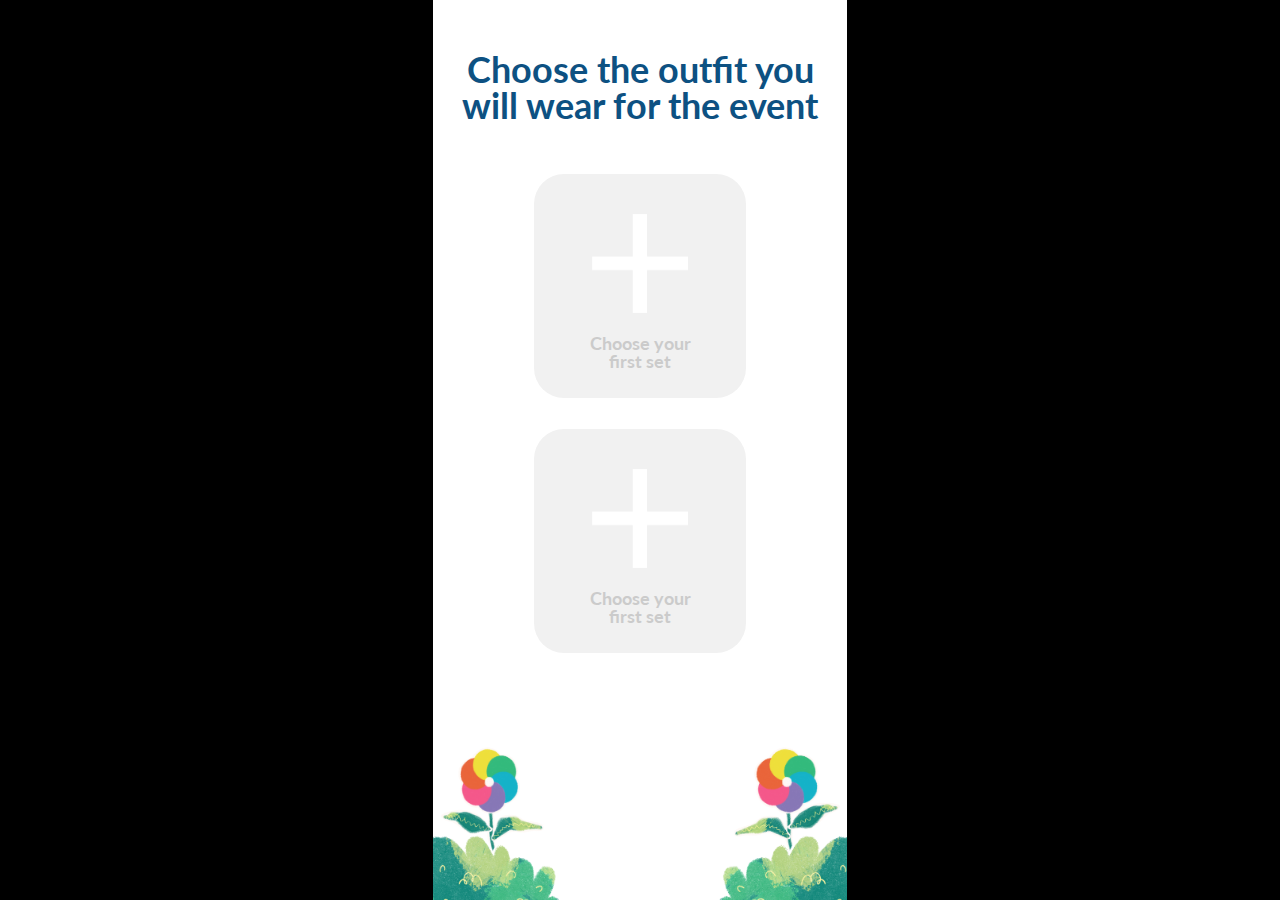
==== catalogue.html @ 9587fbcc "Initial Commit" ====
<!DOCTYPE html>
<html lang="en">

<head>
    <meta charset="utf-8">
    <meta name="viewport" id="viewport"
        content="width=device-width,minimum-scale=1.0,maximum-scale=1.0,initial-scale=1.0" />
    <title>Cherish The Love - Invitation</title>
    <meta http-equiv="Cache-Control" content="no-cache, no-store, must-revalidate" />
    <meta http-equiv="Pragma" content="no-cache" />
    <meta http-equiv="Expires" content="0" />
    <link rel="icon" type="image/png" href="assets/favicon.png">
    <meta name="description" content="Invitation">
    <meta name="author" content="Radinal - WIT>ID">
    <link rel="stylesheet" href="assets/css/styles.css">
    <link rel="stylesheet" href="https://fonts.googleapis.com/css?family=Lato">
</head>

<body>


    <section id="catalogue" style="background:#fff; height: 100vh">
        <div class="row">
            <div class="col-12">
                <p class="title">
                    Choose the outfit
                    you will wear for the event
                </p>
            </div>
            <div class="col col-12" style="height: 25vh;">

                <a id="myBtn" href="#" onclick="">

                    <div id="plusbtn" class="plusbtn">
                        <img class="plus" src="assets/plus.png">
                        <p class="pluscapt">
                            Choose your<br>
                            first set
                        </p>
                    </div>

                    <div id="mainbasictees" class="basictees col py-5 col-6 product-card result">

                        <img id="mainbasicteesimg" class="catalogue-list" src="assets/1.png">
                        <p>
                            Basic Tees
                        </p>

                    </div>
                    <div id="maincrewneck" class="crewneck col py-5 col-6 product-card result">

                        <img id="maincrewneckimg" class="catalogue-list" src="assets/2.png">
                        <p>
                            Crewneck Eco prod
                            & Dynemite
                        </p>

                    </div>
                    <div id="mainSS" class="SS col py-5 col-6 product-card result">

                        <img id="mainSSimg" class="catalogue-list" src="assets/4.png">
                        <p>
                            SS (Forever Color
                            & CYC)
                        </p>

                    </div>
                    <div id="mainLS" class="LS col py-5 col-6 product-card result">

                        <img id="mainLSimg" class="catalogue-list" src="assets/3.png">
                        <p>
                            LS (Straight Pants) - CYC/NC
                        </p>

                    </div>
                    <div id="mainLSforever" class="LSforever col py-5 col-6 product-card result">

                        <img id="mainLSforeverimg" class="catalogue-list" src="assets/5.png">
                        <p>
                            LS (Jogger Pants) Forever/CYC
                        </p>

                    </div>
                    <div id="mainjogger" class="jogger col py-5 col-6 product-card result">

                        <img id="mainjoggerimg" class="catalogue-list" src="assets/6.png">
                        <p>
                            Jogger Dynemite
                        </p>

                    </div>

                </a>

                <div id="myModal" class="modal">

                    <!-- Modal content -->
                    <div id="myModalContent" class="modal-content">
                        <span class="close">&times;</span>
                        <p class="title">
                            1st SET
                        </p>
                        <div class="row full" style="flex-direction: row;">
                            <a id="basictees" class="col py-5 col-6 product-card">

                                <img class="catalogue-list" src="assets/1.png">
                                <p>
                                    Basic Tees
                                </p>

                            </a>
                            <a id="crewneck" class="col py-5 col-6 product-card">

                                <img class="catalogue-list" src="assets/2.png">
                                <p>
                                    Crewneck Eco prod
                                    & Dynemite
                                </p>

                            </a>
                        </div>
                        <div class="row full" style="flex-direction: row;">
                            <a id="SS" class="col py-5 col-6 product-card">

                                <img class="catalogue-list" src="assets/4.png">
                                <p>
                                    SS (Forever Color
                                    & CYC)
                                </p>

                            </a>
                            <a id="LS" class="col py-5 col-6 product-card">

                                <img class="catalogue-list" src="assets/3.png">
                                <p>
                                    LS (Straight Pants) - CYC/NC
                                </p>

                            </a>
                        </div>
                        <div class="row full" style="flex-direction: row;">
                            <a id="LSforever" class="col py-5 col-6 product-card">

                                <img class="catalogue-list" src="assets/5.png">
                                <p>
                                    LS (Jogger Pants) Forever/CYC
                                </p>

                            </a>
                            <a id="jogger" class="col py-5 col-6 product-card">

                                <img class="catalogue-list" src="assets/6.png">
                                <p>
                                    Jogger Dynemite
                                </p>

                            </a>
                        </div>
                    </div>

                </div>


                <div id="detailmodal" class="detailmodal">
                    <span class="closes">
                        <svg width="25" height="15" viewBox="0 0 59 38" fill="none" xmlns="http://www.w3.org/2000/svg">
                            <path
                                d="M56 21.5C57.3807 21.5 58.5 20.3807 58.5 19C58.5 17.6193 57.3807 16.5 56 16.5V21.5ZM1.23223 17.2322C0.255928 18.2085 0.255928 19.7915 1.23223 20.7678L17.1421 36.6777C18.1185 37.654 19.7014 37.654 20.6777 36.6777C21.654 35.7014 21.654 34.1184 20.6777 33.1421L6.53554 19L20.6777 4.85786C21.654 3.88155 21.654 2.29864 20.6777 1.32233C19.7014 0.34602 18.1185 0.34602 17.1421 1.32233L1.23223 17.2322ZM56 16.5L3 16.5V21.5L56 21.5V16.5Z"
                                fill="black" />
                        </svg>
                    </span>
                    <div id="detailbasictees" class="detailcontent">
                        <div class="col py-5">

                            <img id="basicteesimg" class="catalogue-detail" src="assets/1.png" data-set="">

                            <p class="detail-title">
                                Basic Tees
                            </p>

                            <div class="size-button flex flex-row">
                                <span>XS</span>
                                <span>S</span>
                                <span>M</span>
                                <span>L</span>
                                <span>XL</span>
                                <span>XXL</span>
                            </div>

                            <div class="color-button flex flex-row">
                                <div id="coral" class="colorbtns" data-img="assets/basictees/CORAL.png"></div>
                                <div id="irish" class="colorbtns" data-img="assets/basictees/IRISH.png"></div>
                                <div id="latte" class="colorbtns" data-img="assets/basictees/LATTE.png"></div>
                                <div id="onyx" class="colorbtns" data-img="assets/basictees/ONYX.png"></div>
                                <div id="chalk" class="colorbtns" data-img="assets/basictees/CHALK.png"></div>
                            </div>

                            <div align="center">
                                <button onclick="submitBasicTees();" class="submit-detail">SUBMIT</button>
                            </div>


                        </div>
                    </div>
                    <div id="detailcrewneck" class="detailcontent">
                        <div class="col py-5">

                            <img id="crewneckimg" class="catalogue-list" src="assets/2.png">

                            <p class="detail-title">
                                Crewneck Eco prod & Dynemite
                            </p>

                            <div class="size-button flex flex-row">
                                <span>XS</span>
                                <span>S</span>
                                <span>M</span>
                                <span>L</span>
                                <span>XL</span>
                                <span>XXL</span>
                            </div>

                            <div class="color-button flex flex-row">
                                <div id="youth" class="colorbtns2" data-img="assets/crewneck/YOUTH.png"></div>
                                <div id="costal" class="colorbtns2" data-img="assets/crewneck/COSTAL.png"></div>
                                <div id="koya" class="colorbtns2" data-img="assets/crewneck/KOYA.png"></div>
                            </div>

                            <div align="center">
                                <button onclick="submitCrewNeck();" class="submit-detail">SUBMIT</button>
                            </div>


                        </div>
                    </div>
                    <div id="detailSS" class="detailcontent">
                        <div class="col py-5">

                            <img id="SSimg" class="catalogue-list" src="assets/4.png">

                            <p class="detail-title">
                                SS (Forever Color
                                & CYC)
                            </p>

                            <div class="size-button flex flex-row">
                                <span>XS</span>
                                <span>S</span>
                                <span>M</span>
                                <span>L</span>
                                <span>XL</span>
                                <span>XXL</span>
                            </div>

                            <div class="color-button flex flex-row">
                                <div id="kiss" class="colorbtns3" data-img="assets/SS/KISS.png"></div>
                                <div id="plum" class="colorbtns3" data-img="assets/SS/PLUM.png"></div>
                                <div id="icey" class="colorbtns3" data-img="assets/SS/ICEY.png"></div>
                                <div id="sand" class="colorbtns3" data-img="assets/SS/SAND.png"></div>
                            </div>

                            <div align="center">
                                <button onclick="submitSS();" class="submit-detail">SUBMIT</button>
                            </div>


                        </div>
                    </div>
                    <div id="detailLS" class="detailcontent">
                        <div class="col py-5">

                            <img id="LSimg" class="catalogue-list" src="assets/3.png">

                            <p class="detail-title">
                                LS (Straight Pants) - CYC/NC
                            </p>

                            <div class="size-button flex flex-row">
                                <span>XS</span>
                                <span>S</span>
                                <span>M</span>
                                <span>L</span>
                                <span>XL</span>
                                <span>XXL</span>
                            </div>

                            <div class="color-button flex flex-row">
                                <div id="icey" class="colorbtns4" data-img="assets/LS/ICEY.png"></div>
                                <div id="mochi" class="colorbtns4" data-img="assets/LS/MOCHI.png"></div>
                                <div id="kiss" class="colorbtns4" data-img="assets/LS/KISS.png"></div>
                                <div id="sugar" class="colorbtns4" data-img="assets/LS/SUGAR.png"></div>
                            </div>

                            <div align="center">
                                <button onclick="submitLS();" class="submit-detail">SUBMIT</button>
                            </div>


                        </div>
                    </div>
                    <div id="detailLSforever" class="detailcontent">
                        <div class="col py-5">

                            <img id="LSforeverimg" class="catalogue-list" src="assets/5.png">

                            <p class="detail-title">
                                LS (Jogger Pants) Forever/CYC
                            </p>

                            <div class="size-button flex flex-row">
                                <span>XS</span>
                                <span>S</span>
                                <span>M</span>
                                <span>L</span>
                                <span>XL</span>
                                <span>XXL</span>
                            </div>

                            <div class="color-button flex flex-row">
                                <div id="icey" class="colorbtns5" data-img="assets/LSforever/ICEY.png"></div>
                                <div id="mochi" class="colorbtns5" data-img="assets/LSforever/MOCHI.png"></div>
                                <div id="kiss" class="colorbtns5" data-img="assets/LSforever/KISS.png"></div>
                                <div id="plum" class="colorbtns5" data-img="assets/LSforever/PLUM.png"></div>
                                <div id="sand" class="colorbtns5" data-img="assets/LSforever/SAND.png"></div>
                            </div>

                            <div align="center">
                                <button onclick="submitLSforever();" class="submit-detail">SUBMIT</button>
                            </div>


                        </div>
                    </div>
                    <div id="detailjogger" class="detailcontent">
                        <div class="col py-5">

                            <img id="joggerimg" class="catalogue-list" src="assets/6.png">

                            <p class="detail-title">
                                Jogger Dynemite
                            </p>

                            <div class="size-button flex flex-row">
                                <span>XS</span>
                                <span>S</span>
                                <span>M</span>
                                <span>L</span>
                                <span>XL</span>
                                <span>XXL</span>
                            </div>

                            <div class="color-button flex flex-row">
                                <div id="cooky" class="colorbtns6" data-img="assets/jogger/COOKY.png"></div>
                                <div id="shook" class="colorbtns6" data-img="assets/jogger/SHOOK.png"></div>
                                <div id="koya" class="colorbtns6" data-img="assets/jogger/KOYA.png"></div>
                            </div>

                            <div align="center">
                                <button onclick="submitJogger();" class="submit-detail">SUBMIT</button>
                            </div>


                        </div>
                    </div>


                </div>


            </div>
            <div class="col col-12" style="height: 25vh;">

                <a id="myBtn2" href="#" onclick="">

                    <div id="plusbtn2" class="plusbtn">
                        <img class="plus" src="assets/plus.png">
                        <p class="pluscapt">
                            Choose your<br>
                            first set
                        </p>
                    </div>

                    <div id="mainbasictees2" class="basictees col py-5 col-6 product-card result2">

                        <img id="mainbasictees2img" class="catalogue-list" src="assets/1.png">
                        <p>
                            Basic Tees
                        </p>

                    </div>
                    <div id="maincrewneck2" class="crewneck col py-5 col-6 product-card result2">

                        <img id="maincrewneck2img" class="catalogue-list" src="assets/2.png">
                        <p>
                            Crewneck Eco prod
                            & Dynemite
                        </p>

                    </div>
                    <div id="mainSS2" class="SS col py-5 col-6 product-card result2">

                        <img id="mainSS2img" class="catalogue-list" src="assets/4.png">
                        <p>
                            SS (Forever Color
                            & CYC)
                        </p>

                    </div>
                    <div id="mainLS2" class="LS col py-5 col-6 product-card result2">

                        <img id="mainLS2img" class="catalogue-list" src="assets/3.png">
                        <p>
                            LS (Straight Pants) - CYC/NC
                        </p>

                    </div>
                    <div id="mainLSforever2" class="LSforever col py-5 col-6 product-card result2">

                        <img id="mainLSforever2img" class="catalogue-list" src="assets/5.png">
                        <p>
                            LS (Jogger Pants) Forever/CYC
                        </p>

                    </div>
                    <div id="mainjogger2" class="jogger col py-5 col-6 product-card result2">

                        <img id="mainjogger2img" class="catalogue-list" src="assets/6.png">
                        <p>
                            Jogger Dynemite
                        </p>

                    </div>

                </a>

                <div id="myModal2" class="modal">

                    <!-- Modal content -->
                    <div id="myModalContent2" class="modal-content">
                        <span class="close2">&times;</span>
                        <p class="title">
                            2st SET
                        </p>
                        <div class="row full" style="flex-direction: row;">
                            <a id="basictees2" class="col py-5 col-6 product-card">

                                <img class="catalogue-list" src="assets/1.png">
                                <p>
                                    Basic Tees
                                </p>

                            </a>
                            <a id="crewneck2" class="col py-5 col-6 product-card">

                                <img class="catalogue-list" src="assets/2.png">
                                <p>
                                    Crewneck Eco prod
                                    & Dynemite
                                </p>

                            </a>
                        </div>
                        <div class="row full" style="flex-direction: row;">
                            <a id="SS2" class="col py-5 col-6 product-card">

                                <img class="catalogue-list" src="assets/4.png">
                                <p>
                                    SS (Forever Color
                                    & CYC)
                                </p>

                            </a>
                            <a id="LS2" class="col py-5 col-6 product-card">

                                <img class="catalogue-list" src="assets/3.png">
                                <p>
                                    LS (Straight Pants) - CYC/NC
                                </p>

                            </a>
                        </div>
                        <div class="row full" style="flex-direction: row;">
                            <a id="LSforever2" class="col py-5 col-6 product-card">

                                <img class="catalogue-list" src="assets/5.png">
                                <p>
                                    LS (Jogger Pants) Forever/CYC
                                </p>

                            </a>
                            <a id="jogger2" class="col py-5 col-6 product-card">

                                <img class="catalogue-list" src="assets/6.png">
                                <p>
                                    Jogger Dynemite
                                </p>

                            </a>
                        </div>
                    </div>

                </div>


                <div id="detailmodal2" class="detailmodal">
                    <span class="closes2">
                        <svg width="25" height="15" viewBox="0 0 59 38" fill="none" xmlns="http://www.w3.org/2000/svg">
                            <path
                                d="M56 21.5C57.3807 21.5 58.5 20.3807 58.5 19C58.5 17.6193 57.3807 16.5 56 16.5V21.5ZM1.23223 17.2322C0.255928 18.2085 0.255928 19.7915 1.23223 20.7678L17.1421 36.6777C18.1185 37.654 19.7014 37.654 20.6777 36.6777C21.654 35.7014 21.654 34.1184 20.6777 33.1421L6.53554 19L20.6777 4.85786C21.654 3.88155 21.654 2.29864 20.6777 1.32233C19.7014 0.34602 18.1185 0.34602 17.1421 1.32233L1.23223 17.2322ZM56 16.5L3 16.5V21.5L56 21.5V16.5Z"
                                fill="black" />
                        </svg>
                    </span>
                    <div id="detailbasictees2" class="detailcontent">
                        <div class="col py-5">

                            <img id="basictees2img" class="catalogue-detail" src="assets/1.png" data-set="">

                            <p class="detail-title">
                                Basic Tees
                            </p>

                            <div class="size-button flex flex-row">
                                <span>XS</span>
                                <span>S</span>
                                <span>M</span>
                                <span>L</span>
                                <span>XL</span>
                                <span>XXL</span>
                            </div>

                            <div class="color-button flex flex-row">
                                <div id="coral" class="colorbtnsmodal" data-img="assets/basictees/CORAL.png"></div>
                                <div id="irish" class="colorbtnsmodal" data-img="assets/basictees/IRISH.png"></div>
                                <div id="latte" class="colorbtnsmodal" data-img="assets/basictees/LATTE.png"></div>
                                <div id="onyx" class="colorbtnsmodal" data-img="assets/basictees/ONYX.png"></div>
                                <div id="chalk" class="colorbtnsmodal" data-img="assets/basictees/CHALK.png"></div>
                            </div>

                            <div align="center">
                                <button onclick="submitBasicTees2();" class="submit-detail">SUBMIT</button>
                            </div>


                        </div>
                    </div>
                    <div id="detailcrewneck2" class="detailcontent">
                        <div class="col py-5">

                            <img id="crewneck2img" class="catalogue-list" src="assets/2.png">

                            <p class="detail-title">
                                Crewneck Eco prod & Dynemite
                            </p>

                            <div class="size-button flex flex-row">
                                <span>XS</span>
                                <span>S</span>
                                <span>M</span>
                                <span>L</span>
                                <span>XL</span>
                                <span>XXL</span>
                            </div>

                            <div class="color-button flex flex-row">
                                <div id="youth" class="colorbtnsmodal2" data-img="assets/crewneck/YOUTH.png"></div>
                                <div id="costal" class="colorbtnsmodal2" data-img="assets/crewneck/COSTAL.png"></div>
                                <div id="koya" class="colorbtnsmodal2" data-img="assets/crewneck/KOYA.png"></div>
                            </div>

                            <div align="center">
                                <button onclick="submitCrewNeck2();" class="submit-detail">SUBMIT</button>
                            </div>


                        </div>
                    </div>
                    <div id="detailSS2" class="detailcontent">
                        <div class="col py-5">

                            <img id="SS2img" class="catalogue-list" src="assets/4.png">

                            <p class="detail-title">
                                SS (Forever Color
                                & CYC)
                            </p>

                            <div class="size-button flex flex-row">
                                <span>XS</span>
                                <span>S</span>
                                <span>M</span>
                                <span>L</span>
                                <span>XL</span>
                                <span>XXL</span>
                            </div>

                            <div class="color-button flex flex-row">
                                <div id="kiss" class="colorbtnsmodal3" data-img="assets/SS/KISS.png"></div>
                                <div id="plum" class="colorbtnsmodal3" data-img="assets/SS/PLUM.png"></div>
                                <div id="icey" class="colorbtnsmodal3" data-img="assets/SS/ICEY.png"></div>
                                <div id="sand" class="colorbtnsmodal3" data-img="assets/SS/SAND.png"></div>
                            </div>

                            <div align="center">
                                <button onclick="submitSS2();" class="submit-detail">SUBMIT</button>
                            </div>


                        </div>
                    </div>
                    <div id="detailLS2" class="detailcontent">
                        <div class="col py-5">

                            <img id="LS2img" class="catalogue-list" src="assets/3.png">

                            <p class="detail-title">
                                LS (Straight Pants) - CYC/NC
                            </p>

                            <div class="size-button flex flex-row">
                                <span>XS</span>
                                <span>S</span>
                                <span>M</span>
                                <span>L</span>
                                <span>XL</span>
                                <span>XXL</span>
                            </div>

                            <div class="color-button flex flex-row">
                                <div id="icey" class="colorbtnsmodal4" data-img="assets/LS/ICEY.png"></div>
                                <div id="mochi" class="colorbtnsmodal4" data-img="assets/LS/MOCHI.png"></div>
                                <div id="kiss" class="colorbtnsmodal4" data-img="assets/LS/KISS.png"></div>
                                <div id="sugar" class="colorbtnsmodal4" data-img="assets/LS/SUGAR.png"></div>
                            </div>

                            <div align="center">
                                <button onclick="submitLS2();" class="submit-detail">SUBMIT</button>
                            </div>


                        </div>
                    </div>
                    <div id="detailLSforever2" class="detailcontent">
                        <div class="col py-5">

                            <img id="LSforever2img" class="catalogue-list" src="assets/5.png">

                            <p class="detail-title">
                                LS (Jogger Pants) Forever/CYC
                            </p>

                            <div class="size-button flex flex-row">
                                <span>XS</span>
                                <span>S</span>
                                <span>M</span>
                                <span>L</span>
                                <span>XL</span>
                                <span>XXL</span>
                            </div>

                            <div class="color-button flex flex-row">
                                <div id="icey" class="colorbtnsmodal5" data-img="assets/LSforever/ICEY.png"></div>
                                <div id="mochi" class="colorbtnsmodal5" data-img="assets/LSforever/MOCHI.png"></div>
                                <div id="kiss" class="colorbtnsmodal5" data-img="assets/LSforever/KISS.png"></div>
                                <div id="plum" class="colorbtnsmodal5" data-img="assets/LSforever/PLUM.png"></div>
                                <div id="sand" class="colorbtnsmodal5" data-img="assets/LSforever/SAND.png"></div>
                            </div>

                            <div align="center">
                                <button onclick="submitLSforever2();" class="submit-detail">SUBMIT</button>
                            </div>


                        </div>
                    </div>
                    <div id="detailjogger2" class="detailcontent">
                        <div class="col py-5">

                            <img id="jogger2img" class="catalogue-list" src="assets/6.png">

                            <p class="detail-title">
                                Jogger Dynemite
                            </p>

                            <div class="size-button flex flex-row">
                                <span>XS</span>
                                <span>S</span>
                                <span>M</span>
                                <span>L</span>
                                <span>XL</span>
                                <span>XXL</span>
                            </div>

                            <div class="color-button flex flex-row">
                                <div id="cooky" class="colorbtnsmodal6" data-img="assets/jogger/COOKY.png"></div>
                                <div id="shook" class="colorbtnsmodal6" data-img="assets/jogger/SHOOK.png"></div>
                                <div id="koya" class="colorbtnsmodal6" data-img="assets/jogger/KOYA.png"></div>
                            </div>

                            <div align="center">
                                <button onclick="submitJogger2();" class="submit-detail">SUBMIT</button>
                            </div>


                        </div>
                    </div>


                </div>


            </div>
            <div id="catalogue-finish-div" class="col col-12" style="height: 25vh;" align="center">
                <button class="catalogue-finish" onclick="catalogueFinish()">READY TO GO</button>
            </div>
        </div>
        <div class="row" style="flex-direction: row; bottom: 0; padding: 0; position: absolute">
            <div class="col-4" style="text-align: left; vertical-align: bottom; display: inherit;">
                <img src="assets/flower-left.png" width="100%" style="bottom: 0; position: relative;">
            </div>
            <div class="col-4">
            </div>
            <div class="col-4" style="text-align: right; vertical-align: bottom; display: inherit;">
                <img src="assets/flower-right.png" width="100%" style="bottom: 0; position: relative;">
            </div>
        </div>

    </section>


    <script src="assets/js/buttons.js"></script>
    <script src="assets/js/slides.js"></script>
    <script src="assets/js/modal.js"></script>
</body>

</html>
---- assets/css/styles.css ----
html {
    max-width: 600px !important;
    margin: auto;
    background-color: #000 !important;
    overflow: hidden;
}

body {
    margin: auto;
    font-family: Lato;
    font-style: normal;
}

a {
    text-decoration: none;
}

video {
    height: 100vh;
    max-width: 100%;
    position: absolute;
    opacity: 0;
}

#button-container-1 {
    position: absolute;
    left: 43%;
    top: 12%;
    margin: auto;
    z-index: 999;
    flex-direction: column;
    opacity: 0;
    transition: 0.5s;
}

#button-container-2 {
    position: absolute;
    left: 55%;
    top: 15%;
    margin: auto;
    z-index: 999;
    flex-direction: row;
    opacity: 0;
    transition: 1s;
}

#button-container-3 {
    position: absolute;
    left: 48%;
    top: 30%;
    margin: auto;
    z-index: 999;
    flex-direction: row;
    opacity: 0;
    transition: 1s;
}

#button-container-4 {
    position: absolute;
    left: 43%;
    top: 13%;
    margin: auto;
    z-index: 999;
    flex-direction: row;
    opacity: 0;
    transition: 1s;
}

.button {
    width: 100px;
    height: 100px;
}

#button-1 {
    background-color: rgba(0, 0, 0, 0.062);
    border: none !important;
    margin: auto;
}

#button-2 {
    background-color: rgba(0, 0, 0, 0.062);
    border: none !important;
    margin: auto;
}

#button-3 {
    background-color: rgba(0, 0, 0, 0.062);
    border: none !important;
    margin: auto;
}

#button-4 {
    background-color: rgba(0, 0, 0, 0.062);
    border: none !important;
    margin: auto;
}

.button:hover {
    cursor: pointer;
}

.catalogue-finish {
    background: #FFFFFF;
    border: 1px solid #000000;
    box-sizing: border-box;
    border-radius: 23px;
    font-family: Lato;
    font-style: normal;
    font-weight: bold;
    font-size: 24px;
    line-height: 1em;
    text-align: center;
    color: #000000;
    padding: 10px 20px;
}

.catalogue-finish:hover {
    background: #000000;
    border: 1px solid #000000;
    box-sizing: border-box;
    border-radius: 23px;
    color: #ffffff;
    cursor: pointer;
}

#catalogue-finish-div{
    display: none;
    z-index: 9;
}

#tooltip {
    width: 70px;
    transition: 0.5s;
    left: 50px;
    position: relative;
    top: 20px;
}

#tooltip2 {
    width: 70px;
    top: -48px;
    position: relative;
    left: 20px;
    height: 70px;
}

#tooltip3 {
    width: 70px;
    top: -48px;
    position: relative;
    left: 20px;
    height: 70px;
}

.video-container {
    max-width: auto;
}

.row {
    padding: 15px;
    margin: auto;
    display: flex;
    flex-direction: column;
}

.row.full {
    padding: 0 !important;
}

.row.full p {
    margin-bottom: 0;
    text-align: center;
}

.btn {
    box-sizing: border-box;
    box-shadow: 0px 0px 6px 5px rgba(0, 0, 0, 0.25);
    border-radius: 25px;
}

.btn:hover {
    cursor: pointer;
}

.primary {
    background: #fff;
    font-family: Lato;
    font-style: normal;
    font-weight: bold;
    font-size: 24px;
    line-height: 3em;
    padding: 0 20px;
    text-align: center;
    color: #0D5182;
    border: 3px solid #32BA7C;
}

.secondary {
    background: #fff;
    font-family: Lato;
    font-style: normal;
    font-weight: bold;
    font-size: 24px;
    line-height: 3em;
    padding: 0 20px;
    text-align: center;
    color: #0D5182;
    border: 3px solid #E96439;
}

.btn.primary:hover {
    background: #32BA7C;
    color: #fff;
}


.btn.secondary:hover {
    background: #E96439;
    color: #fff;
}

.title {
    font-family: Lato;
    font-style: normal;
    font-weight: bold;
    font-size: 36px;
    line-height: 1em;
    text-align: center;
    color: #0D5182;
}

.col {
    padding: 15px 0px;
}

.plusbtn {
    width: 50%;
    padding: 10px;
    background: #F1F1F1;
    border-radius: 30px;
    margin: auto;
    text-align: center;
    transition: 0.5s;
}

.plusbtn:hover {
    box-shadow: 0px 0px 20px rgba(0, 0, 0, 0.25);
}

.product-card {
    transition: 0.5s;
    text-align: center;
}

.product-card:hover {
    border-radius: 30px;
    box-shadow: 0px 0px 20px rgba(0, 0, 0, 0.25);
    cursor: pointer;
}

.plus {
    width: 50%;
    padding: 30px 30px 0 30px;
}

.pluscapt {
    font-family: Lato;
    font-style: normal;
    font-weight: bold;
    font-size: 18px;
    line-height: 1em;
    text-align: center;

    color: #CBCBCB;
}

.col-4 {
    width: 33.33333333333%;
}

.col-6 {
    width: 50%;
}

.col-12 {
    width: 100%;
}

section {
    position: fixed;
    top: 50%;
    left: 50%;
    transform: translate(-50%, -50%);
    width: 100%;
    max-width: 414px;
    z-index: 1;
}

.modal {
    display: none;
    position: fixed;
    z-index: 10;
    padding-top: 25px;
    left: 0;
    top: 0;
    width: 100%;
    height: 100%;
    overflow: auto;
    background-color: rgb(0, 0, 0);
    background-color: rgba(0, 0, 0, 0.4);
}

.detailmodal {
    position: fixed;
    z-index: 9999;
    padding-top: 50px;
    left: 0;
    top: 0;
    width: 100%;
    height: 100%;
    overflow: auto;
    background-color: rgb(0, 0, 0);
    background-color: rgba(0, 0, 0, 0.4);
    display: none;
}

.submit-detail {
    font-family: Lato;
    font-style: normal;
    font-weight: bold;
    font-size: 24px;
    line-height: 1em;
    border: 1px solid #000;
    border-radius: 15px;
    text-align: center;
    color: #000000;
    background-color: #fff;
    padding: 10px 50px;
}

.detailcontent {
    background-color: #fefefe;
    margin: auto;
    padding: 20px;
    border: 1px solid #888;
    width: 80%;
    border-radius: 30px;
    opacity: 1;
    transition: 0.5s;
    display: none;
    text-align: center;
}


.modal-content {
    background-color: #fefefe;
    margin: auto;
    padding: 20px;
    border: 1px solid #888;
    width: 80%;
    border-radius: 30px;
    opacity: 0;
    transition: 0.5s;
}

.closes, .closes2 {
    color: #aaaaaa;
    float: right;
    font-size: 28px;
    font-weight: bold;
    position: absolute;
    left: 10%;
}

.closes:hover,.closes2:hover,
.closes:focus, .closes2:focus {
    color: #000;
    text-decoration: none;
    cursor: pointer;
}


.close {
    color: #aaaaaa;
    float: right;
    font-size: 28px;
    font-weight: bold;
}

.close:hover,
.close:focus {
    color: #000;
    text-decoration: none;
    cursor: pointer;
}

.close2 {
    color: #aaaaaa;
    float: right;
    font-size: 28px;
    font-weight: bold;
}

.close2:hover,
.close2:focus {
    color: #000;
    text-decoration: none;
    cursor: pointer;
}

.size-button span {
    border: 1px solid #000;
    box-shadow: 0px 0px 20px rgba(0, 0, 0, 0.25);
    padding: 10px;
    width: 25px;
    text-align: center;
    border-radius: 5px;
    font-weight: bold;
}


.size-button span:hover, .size-button span:focus {
    cursor: pointer;
    background: #000;
    color: #fff;
}

.color-button div{
    box-shadow: 0px 0px 20px rgba(0, 0, 0, 0.25);
    padding: 5px;
    width: 30px;
    height: 30px;
    text-align: center;
    border-radius: 100px;
    transition: 0.5s;
    border: none;
}

.color-button div:hover {
    box-shadow: 2px 2px 5px #000;
    cursor: pointer;
}

.color-button {
    margin: 10px
}

.detail-title {
    font-family: Lato;
    font-style: normal;
    font-weight: bold;
    font-size: 24px;
    line-height: 1em;
    text-align: center;

    color: #000000;
}

.py-5 {
    padding-left: 5px;
    padding-right: 5px;
}

.catalogue-list {
    width: 85%;
}

.flex {
    display: flex;
    justify-content: space-evenly;
}

.flex-row {
    flex-direction: row;
}

.catalogue-detail {

    width: 100%;
}
/* 
.catalogue-detail.active {
    display: block;
} */

.product-card.result {
    position: absolute;
    background: white;
    text-align: center;
    left: 24%;
    display: none;
    padding-top: 0;
    padding-bottom: 2.5px;
}

#myBtn2{
    position: relative;
}

.product-card.result2 {
    background: white;
    text-align: center;
    margin-left: 24%;
    display: none;
    padding-top: 0;
    padding-bottom: 2.5px;
}

.product-card.result p {
    margin: 0
}

.submit-detail:hover {
    background-color: #000;
    color: #fff;
    cursor: pointer;
}


/* color */

#coral {
    background-color: #EBADC2;
}

#irish {
    background-color: #D6A5C2;
}

#latte {
    background-color: #D6BB94;
}

#onyx {
    background-color: #000;
}

#chalk {
    background-color: #fff;
}

#youth {
    background-color: #CCB8EB;
}

#costal {
    background-color: #A8E5CB;
}

#koya {
    background-color: #B2CDD9;
}

#kiss {
    background-color: #FDC6D7;
}

#plum {
    background-color: #D6A5C2;
}

#icey {
    background-color: #9AB4E6;
}

#sand {
    background-color: #D6BB94;
}

#sugar {
    background-color: #F8F59F;
}

#mochi {
    background-color: #CCB8EB;
}

#cooky {
    background-color: #000;
}

#shook {
    background-color: #fff;
}

@media (max-width:414px) {
    #button-container-1 {
        left: 21%;
        top: 8%;
    }

    #button-container-2 {
        left: 60%;
        top: 15%;
    }


    #button-container-3 {
        left: 36%;
        top: 33%;
    }

    #button-container-4 {
        left: 18%;
        top: 20%;
    }

    #tooltip {
        width: 100px;
        height: 100px;
    }

    #tooltip2 {
        width: 100px;
        height: 100px;
        top: -60px;
        left: 20px;
    }
}
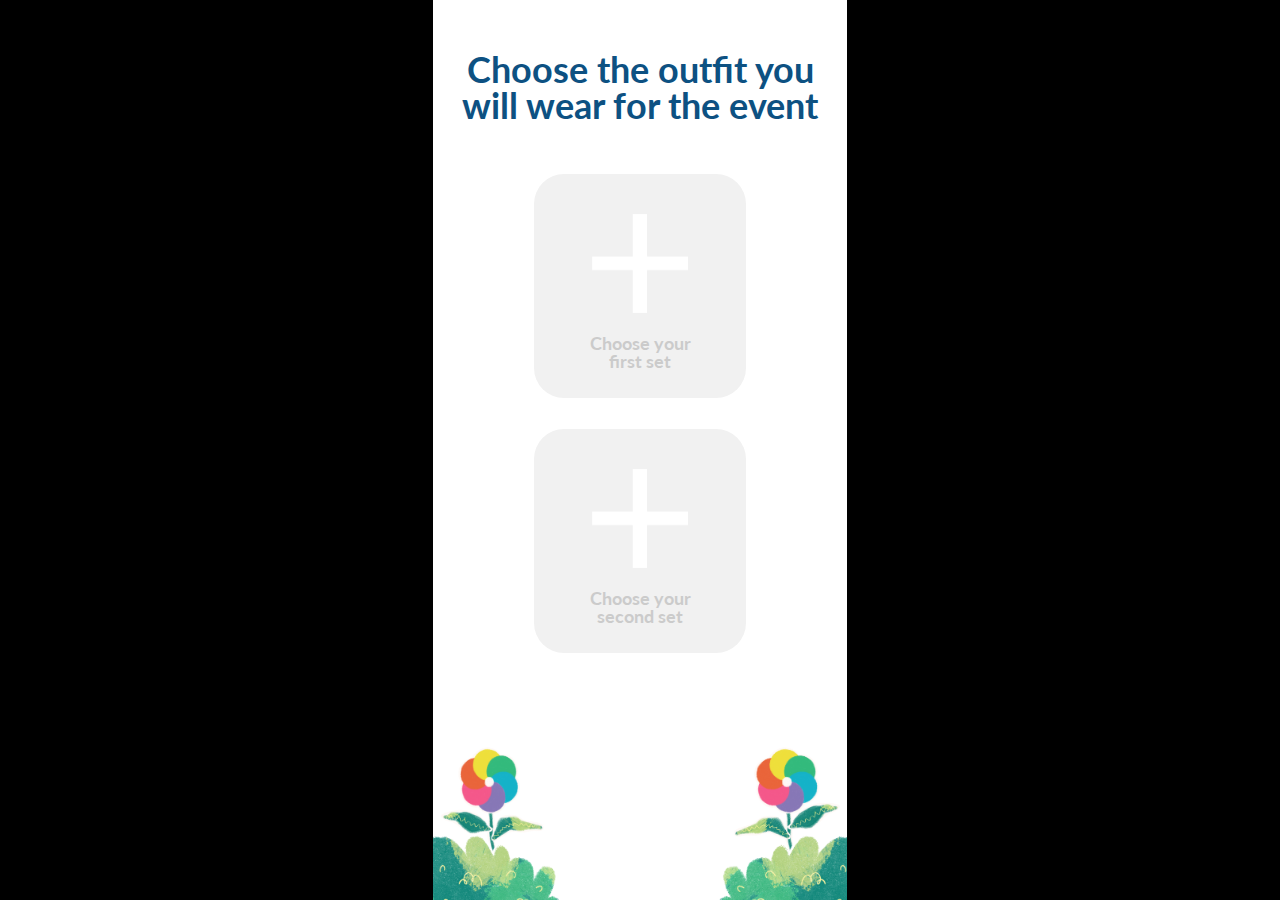
==== commit 8f1df557: "Change CW on Catalogue" ====
--- a/catalogue.html
+++ b/catalogue.html
@@ -376,7 +376,7 @@
                         <img class="plus" src="assets/plus.png">
                         <p class="pluscapt">
                             Choose your<br>
-                            first set
+                            second set
                         </p>
                     </div>
 
@@ -439,7 +439,7 @@
                     <div id="myModalContent2" class="modal-content">
                         <span class="close2">&times;</span>
                         <p class="title">
-                            2st SET
+                            2nd SET
                         </p>
                         <div class="row full" style="flex-direction: row;">
                             <a id="basictees2" class="col py-5 col-6 product-card">
--- a/assets/css/styles.css
+++ b/assets/css/styles.css
@@ -72,27 +72,31 @@
 }
 
 #button-1 {
-    background-color: rgba(0, 0, 0, 0.062);
+    /* background-color: rgba(0, 0, 0, 0.062); */
     border: none !important;
     margin: auto;
+    opacity: 0;
 }
 
 #button-2 {
-    background-color: rgba(0, 0, 0, 0.062);
+    /* background-color: rgba(0, 0, 0, 0.062); */
     border: none !important;
     margin: auto;
+    opacity: 0;
 }
 
 #button-3 {
-    background-color: rgba(0, 0, 0, 0.062);
+    /* background-color: rgba(0, 0, 0, 0.062); */
     border: none !important;
     margin: auto;
+    opacity: 0;
 }
 
 #button-4 {
-    background-color: rgba(0, 0, 0, 0.062);
+    /* background-color: rgba(0, 0, 0, 0.062); */
     border: none !important;
     margin: auto;
+    opacity: 0;
 }
 
 .button:hover {
@@ -585,13 +589,13 @@
 
 @media (max-width:414px) {
     #button-container-1 {
-        left: 21%;
-        top: 8%;
+        left: 19%;
+        top: 13%;
     }
-
+    
     #button-container-2 {
-        left: 60%;
-        top: 15%;
+        left: 51%;
+        top: 18%;
     }
 
 
@@ -601,8 +605,8 @@
     }
 
     #button-container-4 {
-        left: 18%;
-        top: 20%;
+        left: 21%;
+        top: 18%;
     }
 
     #tooltip {
